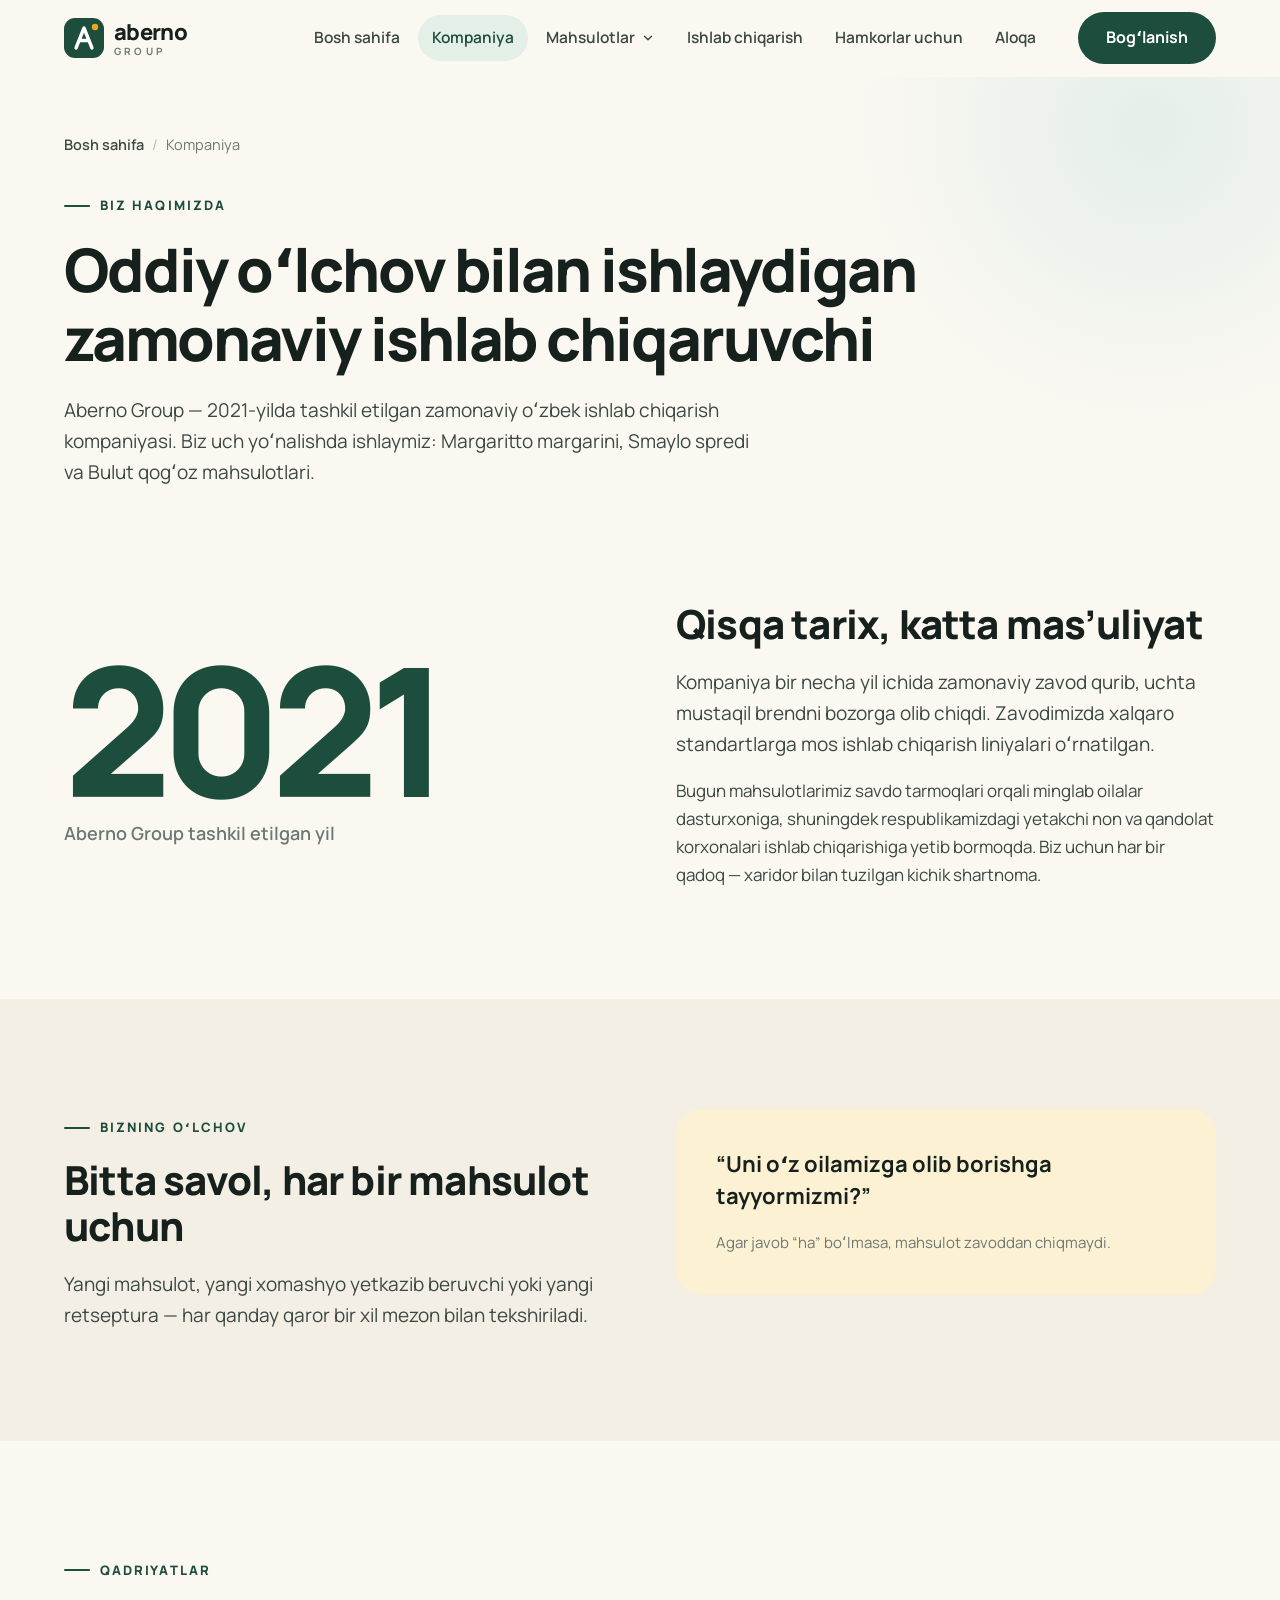
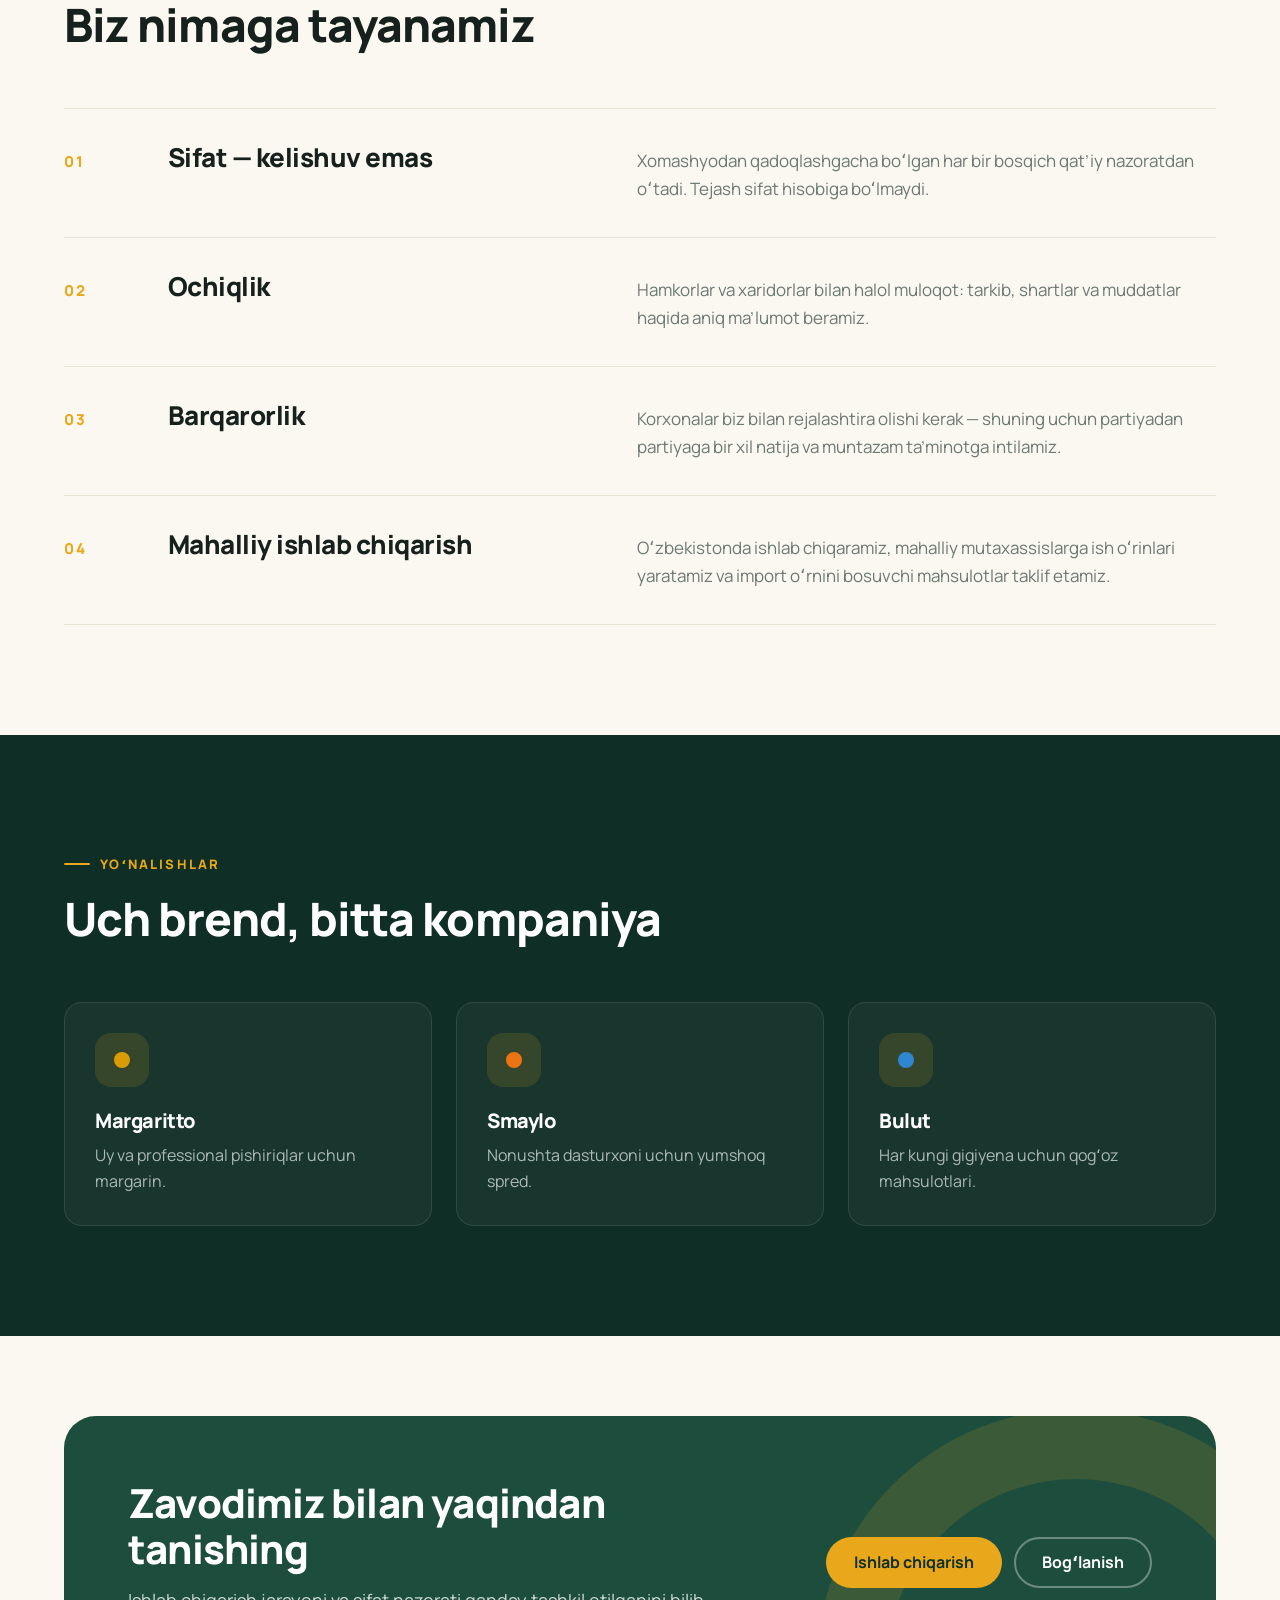
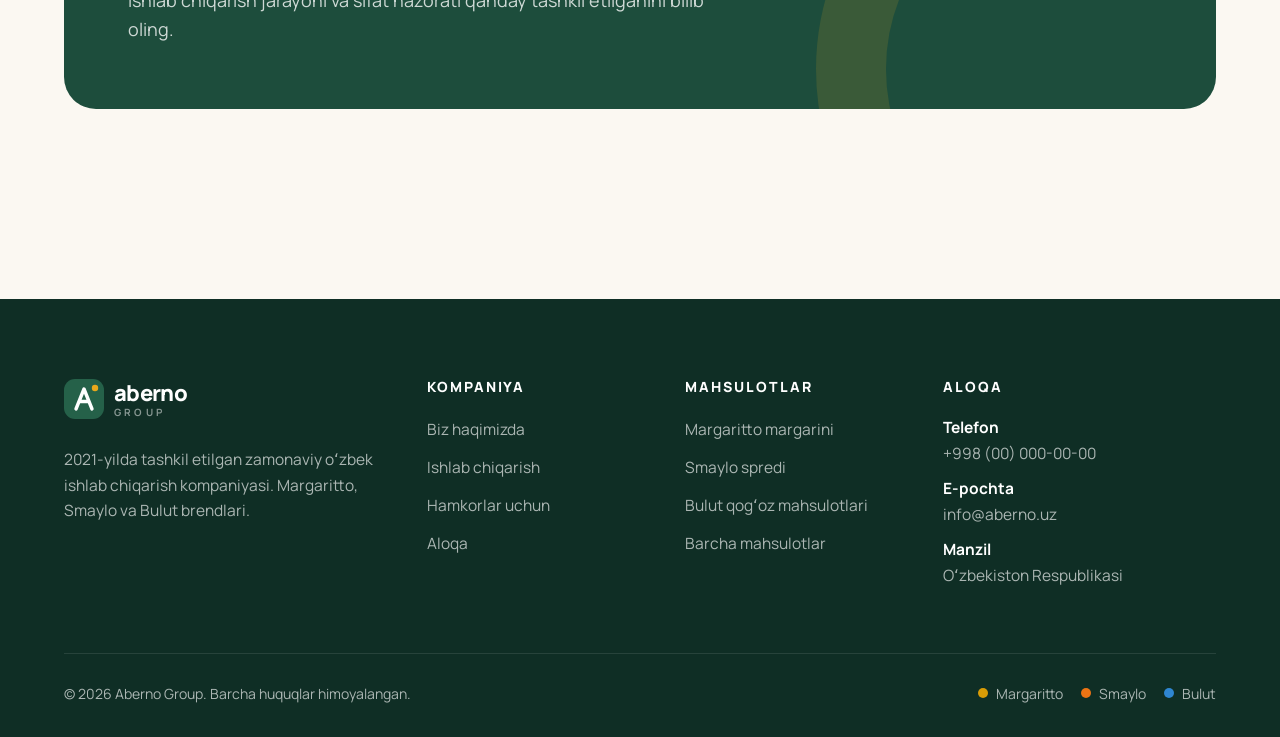
==== about.html @ ab3f5535 "Aberno Group sayti: dastlabki versiya 9 sahifali statik sayt (HTML, CSS, JS): bosh sahifa, kompaniya" ====
<!DOCTYPE html>
<html lang="uz" class="no-js">
<head>
  <meta charset="UTF-8">
  <meta name="viewport" content="width=device-width, initial-scale=1">
  <title>Kompaniya haqida — Aberno Group</title>
  <meta name="description" content="Aberno Group 2021-yilda tashkil etilgan. Kompaniyaning tarixi, qadriyatlari va sifat oʻlchovi haqida.">
  <link rel="icon" href="img/favicon.svg" type="image/svg+xml">
  <link rel="preconnect" href="https://fonts.googleapis.com">
  <link rel="preconnect" href="https://fonts.gstatic.com" crossorigin>
  <link href="https://fonts.googleapis.com/css2?family=Manrope:wght@400;500;600;700;800&display=swap" rel="stylesheet">
  <link rel="stylesheet" href="css/style.css">
</head>
<body>
  <a class="skip-link" href="#main">Asosiy mazmunga oʻtish</a>

  <header class="header">
    <div class="container header__inner">
      <a href="index.html" class="logo" aria-label="Aberno Group — bosh sahifa">
        <svg class="logo__mark" viewBox="0 0 40 40" aria-hidden="true"><rect width="40" height="40" rx="11" fill="#1d4d3c"/><path d="M12 30 L20 10 L28 30 M15.5 22.5 H24.5" stroke="#fff" stroke-width="3.4" fill="none" stroke-linecap="round" stroke-linejoin="round"/><circle cx="31" cy="9" r="3.2" fill="#e9a81c"/></svg>
        <span class="logo__text">aberno<small>group</small></span>
      </a>
      <nav class="nav" id="nav" aria-label="Asosiy menyu">
        <ul class="nav__list">
          <li><a href="index.html" class="nav__link">Bosh sahifa</a></li>
          <li><a href="about.html" class="nav__link">Kompaniya</a></li>
          <li class="nav__item--drop">
            <a href="products.html" class="nav__link">Mahsulotlar <svg class="chev" viewBox="0 0 24 24" fill="none" stroke="currentColor" stroke-width="2.4" stroke-linecap="round" stroke-linejoin="round" aria-hidden="true"><path d="m6 9 6 6 6-6"/></svg></a>
            <ul class="nav__drop">
              <li><a href="margaritto.html"><span class="dot dot--m"></span><span>Margaritto<small>Margarin</small></span></a></li>
              <li><a href="smaylo.html"><span class="dot dot--s"></span><span>Smaylo<small>Spred</small></span></a></li>
              <li><a href="bulut.html"><span class="dot dot--b"></span><span>Bulut<small>Qogʻoz mahsulotlari</small></span></a></li>
            </ul>
          </li>
          <li><a href="production.html" class="nav__link">Ishlab chiqarish</a></li>
          <li><a href="partners.html" class="nav__link">Hamkorlar uchun</a></li>
          <li><a href="contact.html" class="nav__link">Aloqa</a></li>
        </ul>
        <a href="contact.html" class="btn btn--primary nav__cta">Bogʻlanish</a>
      </nav>
      <button class="burger" type="button" aria-controls="nav" aria-expanded="false" aria-label="Menyuni ochish"><span></span><span></span><span></span></button>
    </div>
  </header>

  <main id="main">
    <section class="page-hero">
      <div class="container">
        <nav class="breadcrumbs" aria-label="Sahifa yoʻli"><a href="index.html">Bosh sahifa</a><span aria-hidden="true">/</span><span>Kompaniya</span></nav>
        <span class="eyebrow">Biz haqimizda</span>
        <h1 class="reveal">Oddiy oʻlchov bilan ishlaydigan zamonaviy ishlab chiqaruvchi</h1>
        <p class="lead reveal" data-delay="1">Aberno Group — 2021-yilda tashkil etilgan zamonaviy oʻzbek ishlab chiqarish kompaniyasi. Biz uch yoʻnalishda ishlaymiz: Margaritto margarini, Smaylo spredi va Bulut qogʻoz mahsulotlari.</p>
      </div>
    </section>

    <section class="section" style="padding-top:40px">
      <div class="container split">
        <div class="reveal">
          <div class="big-number">2021<small>Aberno Group tashkil etilgan yil</small></div>
        </div>
        <div>
          <h2 class="reveal" style="font-size:clamp(28px,3.4vw,40px)">Qisqa tarix, katta mas’uliyat</h2>
          <p class="lead reveal" style="margin-top:20px">Kompaniya bir necha yil ichida zamonaviy zavod qurib, uchta mustaqil brendni bozorga olib chiqdi. Zavodimizda xalqaro standartlarga mos ishlab chiqarish liniyalari oʻrnatilgan.</p>
          <p class="reveal" style="margin-top:16px">Bugun mahsulotlarimiz savdo tarmoqlari orqali minglab oilalar dasturxoniga, shuningdek respublikamizdagi yetakchi non va qandolat korxonalari ishlab chiqarishiga yetib bormoqda. Biz uchun har bir qadoq — xaridor bilan tuzilgan kichik shartnoma.</p>
        </div>
      </div>
    </section>

    <section class="section section--alt">
      <div class="container split split--top">
        <div>
          <span class="eyebrow">Bizning oʻlchov</span>
          <h2 class="reveal" style="font-size:clamp(28px,3.4vw,40px)">Bitta savol, har bir mahsulot uchun</h2>
          <p class="lead reveal" style="margin-top:20px">Yangi mahsulot, yangi xomashyo yetkazib beruvchi yoki yangi retseptura — har qanday qaror bir xil mezon bilan tekshiriladi.</p>
        </div>
        <div class="quote-card reveal" data-delay="1">
          <p>“Uni oʻz oilamizga olib borishga tayyormizmi?”</p>
          <span>Agar javob “ha” boʻlmasa, mahsulot zavoddan chiqmaydi.</span>
        </div>
      </div>
    </section>

    <section class="section">
      <div class="container">
        <div class="section-head">
          <span class="eyebrow">Qadriyatlar</span>
          <h2 class="reveal">Biz nimaga tayanamiz</h2>
        </div>
        <div>
          <div class="value reveal">
            <span class="value__num">01</span>
            <h3>Sifat — kelishuv emas</h3>
            <p>Xomashyodan qadoqlashgacha boʻlgan har bir bosqich qat’iy nazoratdan oʻtadi. Tejash sifat hisobiga boʻlmaydi.</p>
          </div>
          <div class="value reveal">
            <span class="value__num">02</span>
            <h3>Ochiqlik</h3>
            <p>Hamkorlar va xaridorlar bilan halol muloqot: tarkib, shartlar va muddatlar haqida aniq ma’lumot beramiz.</p>
          </div>
          <div class="value reveal">
            <span class="value__num">03</span>
            <h3>Barqarorlik</h3>
            <p>Korxonalar biz bilan rejalashtira olishi kerak — shuning uchun partiyadan partiyaga bir xil natija va muntazam ta’minotga intilamiz.</p>
          </div>
          <div class="value reveal">
            <span class="value__num">04</span>
            <h3>Mahalliy ishlab chiqarish</h3>
            <p>Oʻzbekistonda ishlab chiqaramiz, mahalliy mutaxassislarga ish oʻrinlari yaratamiz va import oʻrnini bosuvchi mahsulotlar taklif etamiz.</p>
          </div>
        </div>
      </div>
    </section>

    <section class="section section--dark">
      <div class="container">
        <div class="section-head">
          <span class="eyebrow">Yoʻnalishlar</span>
          <h2 class="reveal">Uch brend, bitta kompaniya</h2>
        </div>
        <div class="grid grid--3">
          <a href="margaritto.html" class="feature reveal">
            <div class="feature__icon"><span class="dot dot--m" style="width:16px;height:16px"></span></div>
            <h3>Margaritto</h3>
            <p>Uy va professional pishiriqlar uchun margarin.</p>
          </a>
          <a href="smaylo.html" class="feature reveal" data-delay="1">
            <div class="feature__icon"><span class="dot dot--s" style="width:16px;height:16px"></span></div>
            <h3>Smaylo</h3>
            <p>Nonushta dasturxoni uchun yumshoq spred.</p>
          </a>
          <a href="bulut.html" class="feature reveal" data-delay="2">
            <div class="feature__icon"><span class="dot dot--b" style="width:16px;height:16px"></span></div>
            <h3>Bulut</h3>
            <p>Har kungi gigiyena uchun qogʻoz mahsulotlari.</p>
          </a>
        </div>
      </div>
    </section>

    <section class="section section--tight">
      <div class="container">
        <div class="cta reveal">
          <div>
            <h2>Zavodimiz bilan yaqindan tanishing</h2>
            <p>Ishlab chiqarish jarayoni va sifat nazorati qanday tashkil etilganini bilib oling.</p>
          </div>
          <div class="cta__actions">
            <a href="production.html" class="btn btn--gold">Ishlab chiqarish</a>
            <a href="contact.html" class="btn btn--light">Bogʻlanish</a>
          </div>
        </div>
      </div>
    </section>
  </main>

  <footer class="footer">
    <div class="container">
      <div class="footer__grid">
        <div>
          <a href="index.html" class="logo" aria-label="Aberno Group — bosh sahifa">
            <svg class="logo__mark" viewBox="0 0 40 40" aria-hidden="true"><rect width="40" height="40" rx="11" fill="#256149"/><path d="M12 30 L20 10 L28 30 M15.5 22.5 H24.5" stroke="#fff" stroke-width="3.4" fill="none" stroke-linecap="round" stroke-linejoin="round"/><circle cx="31" cy="9" r="3.2" fill="#e9a81c"/></svg>
            <span class="logo__text">aberno<small>group</small></span>
          </a>
          <p class="footer__about">2021-yilda tashkil etilgan zamonaviy oʻzbek ishlab chiqarish kompaniyasi. Margaritto, Smaylo va Bulut brendlari.</p>
        </div>
        <div>
          <h4>Kompaniya</h4>
          <ul>
            <li><a href="about.html">Biz haqimizda</a></li>
            <li><a href="production.html">Ishlab chiqarish</a></li>
            <li><a href="partners.html">Hamkorlar uchun</a></li>
            <li><a href="contact.html">Aloqa</a></li>
          </ul>
        </div>
        <div>
          <h4>Mahsulotlar</h4>
          <ul>
            <li><a href="margaritto.html">Margaritto margarini</a></li>
            <li><a href="smaylo.html">Smaylo spredi</a></li>
            <li><a href="bulut.html">Bulut qogʻoz mahsulotlari</a></li>
            <li><a href="products.html">Barcha mahsulotlar</a></li>
          </ul>
        </div>
        <div>
          <h4>Aloqa</h4>
          <ul class="footer__contact">
            <li><b>Telefon</b><a href="tel:+998000000000">+998 (00) 000-00-00</a></li>
            <li><b>E-pochta</b><a href="mailto:info@aberno.uz">info@aberno.uz</a></li>
            <li><b>Manzil</b>Oʻzbekiston Respublikasi</li>
          </ul>
        </div>
      </div>
      <div class="footer__bottom">
        <span>© <span data-year>2026</span> Aberno Group. Barcha huquqlar himoyalangan.</span>
        <div class="footer__brands"><span><i class="dot dot--m"></i>Margaritto</span><span><i class="dot dot--s"></i>Smaylo</span><span><i class="dot dot--b"></i>Bulut</span></div>
      </div>
    </div>
  </footer>

  <button class="to-top" type="button" aria-label="Sahifa boshiga qaytish"><svg viewBox="0 0 24 24" fill="none" stroke="currentColor" stroke-width="2.4" stroke-linecap="round" stroke-linejoin="round" aria-hidden="true"><path d="M12 19V5M6 11l6-6 6 6"/></svg></button>

  <script src="js/main.js"></script>
</body>
</html>
---- css/style.css ----
/* ==========================================================
   Aberno Group — asosiy uslublar
   ========================================================== */

:root {
  --green-900: #0f2e25;
  --green-700: #1d4d3c;
  --green-600: #256149;
  --green-100: #e4efe8;
  --gold: #e9a81c;
  --gold-100: #fdf1d4;

  --ink: #16211d;
  --text: #3b4843;
  --muted: #6c7873;
  --bg: #fbf8f2;
  --bg-alt: #f4efe4;
  --surface: #ffffff;
  --line: #e9e2d4;

  /* Brend ranglari */
  --m: #d99c06;
  --m-bg: #fff4d4;
  --s: #ec7414;
  --s-bg: #ffecd9;
  --b: #2f86d1;
  --b-bg: #e5f0fb;

  --accent: var(--green-700);
  --accent-bg: var(--green-100);
  --accent-text: var(--green-700);
  --accent-ink: #fff;

  --radius: 18px;
  --radius-sm: 12px;
  --shadow-sm: 0 1px 2px rgba(22, 33, 29, .06), 0 2px 8px rgba(22, 33, 29, .04);
  --shadow: 0 10px 30px -12px rgba(22, 33, 29, .18);
  --shadow-lg: 0 30px 60px -25px rgba(22, 33, 29, .3);

  --container: 1200px;
  --header-h: 76px;
  --font: "Manrope", system-ui, -apple-system, "Segoe UI", Roboto, Arial, sans-serif;
}

.theme-m { --accent: var(--m); --accent-bg: var(--m-bg); --accent-text: #8f6200; --accent-ink: var(--ink); }
.theme-s { --accent: var(--s); --accent-bg: var(--s-bg); --accent-text: #b8520a; --accent-ink: #fff; }
.theme-b { --accent: var(--b); --accent-bg: var(--b-bg); --accent-text: #1c6aae; --accent-ink: #fff; }

/* ---------- Reset ---------- */
*, *::before, *::after { box-sizing: border-box; }
html { scroll-behavior: smooth; -webkit-text-size-adjust: 100%; }
body {
  margin: 0;
  font-family: var(--font);
  font-size: 17px;
  line-height: 1.65;
  color: var(--text);
  background: var(--bg);
  -webkit-font-smoothing: antialiased;
  overflow-x: hidden;
}
img, svg { display: block; max-width: 100%; }
a { color: inherit; text-decoration: none; }
ul { margin: 0; padding: 0; list-style: none; }
h1, h2, h3, h4 { margin: 0; color: var(--ink); line-height: 1.15; letter-spacing: -.02em; font-weight: 800; }
p { margin: 0; }
button, input, select, textarea { font: inherit; color: inherit; }
:focus-visible { outline: 3px solid var(--gold); outline-offset: 3px; border-radius: 6px; }
body.menu-open { overflow: hidden; }

.container { width: 100%; max-width: var(--container); margin: 0 auto; padding: 0 24px; }
.sr-only { position: absolute; width: 1px; height: 1px; overflow: hidden; clip: rect(0 0 0 0); white-space: nowrap; }
.skip-link {
  position: absolute; left: 16px; top: -60px; z-index: 200;
  background: var(--ink); color: #fff; padding: 10px 16px; border-radius: 8px;
}
.skip-link:focus { top: 12px; }

/* ---------- Tugmalar ---------- */
.btn {
  display: inline-flex; align-items: center; justify-content: center; gap: 10px;
  padding: 14px 26px; border-radius: 999px; border: 2px solid transparent;
  font-weight: 700; font-size: 16px; line-height: 1.2; cursor: pointer;
  transition: background .2s, color .2s, border-color .2s, transform .2s, box-shadow .2s;
  white-space: nowrap;
}
.btn svg { width: 18px; height: 18px; transition: transform .2s; }
.btn:hover svg { transform: translateX(3px); }
.btn--primary { background: var(--green-700); color: #fff; }
.btn--primary:hover { background: var(--green-900); box-shadow: var(--shadow); transform: translateY(-1px); }
.btn--gold { background: var(--gold); color: var(--green-900); }
.btn--gold:hover { background: #f5b92f; transform: translateY(-1px); }
.btn--ghost { border-color: var(--line); background: var(--surface); color: var(--ink); }
.btn--ghost:hover { border-color: var(--ink); }
.btn--light { border-color: rgba(255,255,255,.35); color: #fff; }
.btn--light:hover { border-color: #fff; background: rgba(255,255,255,.08); }
.btn--accent { background: var(--accent); color: var(--accent-ink); }
.btn--accent:hover { filter: brightness(.92); transform: translateY(-1px); }
.btn--block { width: 100%; }

.link-arrow {
  display: inline-flex; align-items: center; gap: 8px;
  font-weight: 700; color: var(--accent-text);
}
.link-arrow svg { width: 18px; height: 18px; transition: transform .2s; }
.link-arrow:hover svg { transform: translateX(4px); }

/* ---------- Header ---------- */
.header {
  position: sticky; top: 0; z-index: 100;
  background: rgba(251, 248, 242, .88);
  backdrop-filter: saturate(160%) blur(12px);
  -webkit-backdrop-filter: saturate(160%) blur(12px);
  border-bottom: 1px solid transparent;
  transition: border-color .25s, box-shadow .25s;
}
.header.is-scrolled { border-bottom-color: var(--line); box-shadow: 0 4px 20px -12px rgba(22,33,29,.15); }
.header__inner { display: flex; align-items: center; justify-content: space-between; height: var(--header-h); gap: 24px; }

.logo { display: inline-flex; align-items: center; gap: 10px; color: var(--ink); flex-shrink: 0; }
.logo__mark { width: 40px; height: 40px; }
.logo__text { font-weight: 800; font-size: 22px; letter-spacing: -.03em; line-height: 1; }
.logo__text small { display: block; font-size: 10px; font-weight: 700; letter-spacing: .32em; text-transform: uppercase; color: var(--muted); margin-top: 3px; }

.nav { display: flex; align-items: center; gap: 28px; }
.nav__list { display: flex; align-items: center; gap: 4px; }
.nav__link {
  display: inline-flex; align-items: center; gap: 6px;
  padding: 10px 14px; border-radius: 999px;
  font-weight: 600; font-size: 15.5px; color: var(--text);
  transition: background .2s, color .2s;
}
.nav__link:hover { color: var(--ink); background: rgba(22,33,29,.05); }
.nav__link[aria-current="page"] { color: var(--green-700); background: var(--green-100); }
.nav__link .chev { width: 14px; height: 14px; transition: transform .2s; }

.nav__item--drop { position: relative; }
.nav__drop {
  position: absolute; top: calc(100% + 8px); left: 50%;
  min-width: 250px; padding: 8px;
  background: var(--surface); border: 1px solid var(--line); border-radius: 16px;
  box-shadow: var(--shadow-lg);
  opacity: 0; visibility: hidden; transform: translate(-50%, 6px);
  transition: opacity .2s, transform .2s, visibility .2s;
}
.nav__drop::before { content: ""; position: absolute; left: 0; right: 0; top: -12px; height: 12px; }
.nav__item--drop:hover .nav__drop,
.nav__item--drop:focus-within .nav__drop { opacity: 1; visibility: visible; transform: translate(-50%, 0); }
.nav__item--drop:hover .chev { transform: rotate(180deg); }
.nav__drop a {
  display: flex; align-items: center; gap: 12px;
  padding: 10px 12px; border-radius: 10px; font-weight: 600; color: var(--ink);
}
.nav__drop a:hover { background: var(--bg); }
.nav__drop small { display: block; font-weight: 500; font-size: 13px; color: var(--muted); }
.dot { width: 10px; height: 10px; border-radius: 50%; flex-shrink: 0; }
.dot--m { background: var(--m); }
.dot--s { background: var(--s); }
.dot--b { background: var(--b); }

.burger {
  display: none; width: 46px; height: 46px; border-radius: 12px;
  border: 1px solid var(--line); background: var(--surface); cursor: pointer;
  position: relative;
}
.burger span {
  position: absolute; left: 13px; right: 13px; height: 2px; border-radius: 2px; background: var(--ink);
  transition: transform .25s, opacity .2s;
}
.burger span:nth-child(1) { top: 16px; }
.burger span:nth-child(2) { top: 22px; }
.burger span:nth-child(3) { top: 28px; }
.burger[aria-expanded="true"] span:nth-child(1) { transform: translateY(6px) rotate(45deg); }
.burger[aria-expanded="true"] span:nth-child(2) { opacity: 0; }
.burger[aria-expanded="true"] span:nth-child(3) { transform: translateY(-6px) rotate(-45deg); }

/* ---------- Umumiy bo'limlar ---------- */
.section { padding: 110px 0; }
.section--tight { padding: 80px 0; }
.section--alt { background: var(--bg-alt); }
.section--dark { background: var(--green-900); color: rgba(255,255,255,.78); }
.section--dark h2, .section--dark h3 { color: #fff; }

.eyebrow {
  display: inline-flex; align-items: center; gap: 10px;
  font-size: 13px; font-weight: 800; letter-spacing: .16em; text-transform: uppercase;
  color: var(--accent-text); margin-bottom: 18px;
}
.eyebrow::before { content: ""; width: 26px; height: 2px; background: currentColor; border-radius: 2px; }
.section--dark .eyebrow { color: var(--gold); }

.section-head { max-width: 720px; margin-bottom: 56px; }
.section-head--center { margin-left: auto; margin-right: auto; text-align: center; }
.section-head--center .eyebrow { justify-content: center; }
.section-head h2 { font-size: clamp(30px, 4vw, 46px); }
.section-head p { margin-top: 18px; font-size: 18.5px; color: var(--muted); }
.section--dark .section-head p { color: rgba(255,255,255,.7); }
.section-head--split { max-width: none; display: flex; align-items: flex-end; justify-content: space-between; gap: 40px; }
.section-head--split > div { max-width: 640px; }

.lead { font-size: 19px; color: var(--text); }
.muted { color: var(--muted); }

.grid { display: grid; gap: 24px; }
.grid--2 { grid-template-columns: repeat(2, 1fr); }
.grid--3 { grid-template-columns: repeat(3, 1fr); }
.grid--4 { grid-template-columns: repeat(4, 1fr); }

.split { display: grid; grid-template-columns: 1fr 1fr; gap: 72px; align-items: center; }
.split--top { align-items: start; }

/* ---------- Hero (bosh sahifa) ---------- */
.hero { position: relative; padding: 72px 0 96px; overflow: hidden; }
.hero::before {
  content: ""; position: absolute; right: -240px; top: -200px;
  width: 760px; height: 760px; border-radius: 50%;
  background: radial-gradient(circle, rgba(233,168,28,.18), rgba(233,168,28,0) 65%);
  pointer-events: none;
}
.hero__inner { position: relative; display: grid; grid-template-columns: 1.05fr .95fr; gap: 56px; align-items: center; }
.hero__badge {
  display: inline-flex; align-items: center; gap: 10px;
  padding: 7px 16px 7px 8px; border-radius: 999px;
  background: var(--surface); border: 1px solid var(--line);
  font-size: 14px; font-weight: 600; color: var(--text); margin-bottom: 26px;
}
.hero__badge b { background: var(--green-700); color: #fff; padding: 3px 10px; border-radius: 999px; font-size: 12.5px; }
.hero h1 { font-size: clamp(38px, 5.6vw, 68px); letter-spacing: -.035em; }
.hero h1 em { font-style: normal; color: var(--green-600); position: relative; white-space: nowrap; }
.hero h1 em::after {
  content: ""; position: absolute; left: 0; right: 0; bottom: .06em; height: .16em;
  background: var(--gold); opacity: .55; border-radius: 4px; z-index: -1;
}
.hero__text { margin-top: 26px; font-size: 19.5px; max-width: 560px; }
.hero__actions { display: flex; flex-wrap: wrap; gap: 14px; margin-top: 36px; }

.hero__visual { position: relative; height: 540px; }
.hero-card {
  position: absolute; border-radius: 28px; padding: 22px;
  background: var(--accent-bg); box-shadow: var(--shadow-lg);
  display: flex; flex-direction: column; justify-content: space-between;
  transition: transform .4s cubic-bezier(.2,.7,.2,1);
}
.hero-card:hover { transform: translateY(-6px) rotate(0deg) !important; }
.hero-card img { margin: auto; }
.hero-card__label { display: flex; align-items: center; justify-content: space-between; font-weight: 800; color: var(--ink); }
.hero-card__label span { font-size: 13px; font-weight: 600; color: var(--muted); }
.hero-card--m { left: 0; top: 40px; width: 62%; height: 300px; transform: rotate(-3deg); z-index: 2; }
.hero-card--s { right: 0; top: 0; width: 46%; height: 250px; transform: rotate(4deg); }
.hero-card--b { right: 6%; bottom: 0; width: 56%; height: 250px; transform: rotate(-1.5deg); z-index: 3; }

/* ---------- Faktlar paneli ---------- */
.facts {
  display: grid; grid-template-columns: repeat(4, 1fr);
  background: var(--surface); border: 1px solid var(--line); border-radius: 24px;
  box-shadow: var(--shadow-sm);
}
.fact { padding: 30px 32px; border-left: 1px solid var(--line); }
.fact:first-child { border-left: 0; }
.fact__num { font-size: 42px; font-weight: 800; color: var(--ink); letter-spacing: -.03em; line-height: 1; }
.fact__num small { font-size: 20px; color: var(--green-600); }
.fact p { margin-top: 10px; font-size: 15px; color: var(--muted); line-height: 1.5; }

/* ---------- Brend kartalari ---------- */
.brand-card {
  position: relative; display: flex; flex-direction: column;
  background: var(--surface); border: 1px solid var(--line); border-radius: 26px;
  overflow: hidden; transition: transform .3s, box-shadow .3s, border-color .3s;
}
.brand-card:hover { transform: translateY(-6px); box-shadow: var(--shadow-lg); border-color: transparent; }
.brand-card__media { background: var(--accent-bg); aspect-ratio: 4 / 3; display: grid; place-items: center; padding: 28px; }
.brand-card__media img { width: 86%; transition: transform .4s cubic-bezier(.2,.7,.2,1); }
.brand-card:hover .brand-card__media img { transform: scale(1.05) translateY(-4px); }
.brand-card__body { padding: 28px 28px 30px; display: flex; flex-direction: column; flex: 1; }
.brand-card__tag { font-size: 13px; font-weight: 700; letter-spacing: .12em; text-transform: uppercase; color: var(--accent-text); }
.brand-card h3 { font-size: 28px; margin-top: 8px; }
.brand-card p { margin-top: 12px; color: var(--muted); flex: 1; }
.brand-card .link-arrow { margin-top: 22px; }
.brand-card__stretch::after { content: ""; position: absolute; inset: 0; }

/* ---------- O'lchov / iqtibos ---------- */
.measure { position: relative; overflow: hidden; }
.measure__quote {
  font-size: clamp(28px, 3.6vw, 44px); font-weight: 800; line-height: 1.22;
  color: #fff; letter-spacing: -.025em; max-width: 900px;
}
.measure__quote span { color: var(--gold); }
.measure__mark { position: absolute; right: -30px; top: -40px; font-size: 340px; line-height: 1; font-weight: 800; color: rgba(255,255,255,.04); pointer-events: none; }
.measure__foot { margin-top: 36px; display: flex; align-items: center; gap: 16px; color: rgba(255,255,255,.7); }
.measure__foot::before { content: ""; width: 48px; height: 2px; background: var(--gold); }

/* ---------- Xususiyat kartalari ---------- */
.feature {
  background: var(--surface); border: 1px solid var(--line); border-radius: var(--radius);
  padding: 30px; transition: border-color .25s, box-shadow .25s;
}
.feature:hover { border-color: transparent; box-shadow: var(--shadow); }
.feature__icon {
  width: 54px; height: 54px; border-radius: 16px; display: grid; place-items: center;
  background: var(--accent-bg); color: var(--accent); margin-bottom: 22px;
}
.feature__icon svg { width: 26px; height: 26px; }
.feature h3 { font-size: 20px; }
.feature p { margin-top: 10px; color: var(--muted); font-size: 16px; }
.section--dark .feature { background: rgba(255,255,255,.04); border-color: rgba(255,255,255,.1); }
.section--dark .feature p { color: rgba(255,255,255,.65); }
.section--dark .feature__icon { background: rgba(233,168,28,.14); color: var(--gold); }

/* ---------- Qadamlar (ishlab chiqarish) ---------- */
.steps { counter-reset: step; display: grid; gap: 0; }
.step {
  counter-increment: step; position: relative;
  display: grid; grid-template-columns: 88px 1fr; gap: 28px;
  padding: 0 0 44px;
}
.step::before {
  content: counter(step, decimal-leading-zero);
  width: 64px; height: 64px; border-radius: 50%;
  display: grid; place-items: center;
  background: var(--surface); border: 2px solid var(--green-700);
  font-weight: 800; font-size: 19px; color: var(--green-700);
  position: relative; z-index: 1;
}
.step::after { content: ""; position: absolute; left: 31px; top: 64px; bottom: 0; width: 2px; background: var(--line); }
.step:last-child { padding-bottom: 0; }
.step:last-child::after { display: none; }
.step h3 { font-size: 23px; margin-top: 14px; }
.step p { margin-top: 10px; color: var(--muted); max-width: 640px; }
.step__tags { display: flex; flex-wrap: wrap; gap: 8px; margin-top: 16px; }
.tag {
  display: inline-block; padding: 6px 14px; border-radius: 999px;
  background: var(--surface); border: 1px solid var(--line);
  font-size: 14px; font-weight: 600; color: var(--text);
}

.mini-steps { display: grid; grid-template-columns: repeat(5, 1fr); gap: 16px; }
.mini-step { position: relative; padding: 26px 22px; border-radius: var(--radius); background: rgba(255,255,255,.05); border: 1px solid rgba(255,255,255,.1); }
.mini-step b { display: block; font-size: 14px; color: var(--gold); letter-spacing: .1em; }
.mini-step h3 { font-size: 18px; margin-top: 10px; }
.mini-step p { margin-top: 8px; font-size: 15px; color: rgba(255,255,255,.62); line-height: 1.55; }

/* ---------- Auditoriya kartalari ---------- */
.audience {
  position: relative; border-radius: 28px; padding: 44px; overflow: hidden;
  background: var(--surface); border: 1px solid var(--line);
  display: flex; flex-direction: column; min-height: 380px;
}
.audience--dark { background: var(--green-700); border-color: var(--green-700); color: rgba(255,255,255,.8); }
.audience--dark h3 { color: #fff; }
.audience h3 { font-size: 30px; margin-top: 8px; }
.audience p { margin-top: 14px; }
.audience ul { margin: 22px 0 30px; display: grid; gap: 10px; }
.audience li { display: flex; gap: 12px; align-items: flex-start; }
.audience li svg { width: 20px; height: 20px; flex-shrink: 0; margin-top: 4px; color: var(--green-600); }
.audience--dark li svg { color: var(--gold); }
.audience .btn { margin-top: auto; align-self: flex-start; }
.audience--dark .eyebrow { color: var(--gold); }

/* ---------- CTA ---------- */
.cta {
  position: relative; overflow: hidden;
  background: var(--green-700); border-radius: 32px; padding: 64px;
  display: grid; grid-template-columns: 1fr auto; gap: 40px; align-items: center;
  color: rgba(255,255,255,.78);
}
.cta::before {
  content: ""; position: absolute; right: -120px; bottom: -220px; width: 520px; height: 520px; border-radius: 50%;
  border: 70px solid rgba(233,168,28,.14);
}
.cta h2 { color: #fff; font-size: clamp(28px, 3.4vw, 40px); }
.cta p { margin-top: 14px; font-size: 18px; max-width: 620px; }
.cta__actions { position: relative; display: flex; gap: 12px; flex-wrap: wrap; }

/* ---------- Ichki sahifa hero ---------- */
.page-hero { padding: 56px 0 72px; position: relative; overflow: hidden; }
.page-hero::after {
  content: ""; position: absolute; right: -180px; top: -260px; width: 620px; height: 620px; border-radius: 50%;
  background: radial-gradient(circle, var(--accent-bg), rgba(255,255,255,0) 68%);
  pointer-events: none; z-index: -1;
}
.page-hero h1 { font-size: clamp(36px, 5vw, 60px); letter-spacing: -.035em; max-width: 880px; }
.page-hero .lead { margin-top: 22px; max-width: 700px; }
.breadcrumbs { display: flex; flex-wrap: wrap; gap: 8px; align-items: center; font-size: 14.5px; color: var(--muted); margin-bottom: 30px; }
.breadcrumbs a { font-weight: 600; color: var(--text); }
.breadcrumbs a:hover { color: var(--green-700); }
.breadcrumbs span[aria-hidden] { opacity: .5; }

/* ---------- Brend sahifasi ---------- */
.brand-hero { padding: 48px 0 90px; background: var(--accent-bg); position: relative; overflow: hidden; }
.brand-hero__inner { display: grid; grid-template-columns: 1.05fr .95fr; gap: 56px; align-items: center; }
.brand-hero__logo { font-size: clamp(46px, 7vw, 88px); font-weight: 800; letter-spacing: -.045em; color: var(--ink); line-height: 1; }
.brand-hero__logo span { color: var(--accent); }
.brand-hero .lead { margin-top: 24px; max-width: 560px; }
.brand-hero__actions { display: flex; gap: 12px; flex-wrap: wrap; margin-top: 34px; }
.brand-hero__visual { position: relative; }
.brand-hero__visual::before {
  content: ""; position: absolute; inset: 6% 8%; border-radius: 50%;
  background: rgba(255,255,255,.7); filter: blur(10px);
}
.brand-hero__visual img { position: relative; width: 100%; animation: float 6s ease-in-out infinite; }
@keyframes float { 0%,100% { transform: translateY(0); } 50% { transform: translateY(-12px); } }

.product {
  background: var(--surface); border: 1px solid var(--line); border-radius: 22px; padding: 30px;
  display: flex; flex-direction: column; transition: box-shadow .25s, transform .25s;
}
.product:hover { box-shadow: var(--shadow); transform: translateY(-3px); }
.product__head { display: flex; justify-content: space-between; align-items: flex-start; gap: 12px; }
.product__icon { width: 52px; height: 52px; border-radius: 14px; background: var(--accent-bg); color: var(--accent); display: grid; place-items: center; flex-shrink: 0; }
.product__icon svg { width: 26px; height: 26px; }
.product__badge { font-size: 12.5px; font-weight: 700; padding: 5px 12px; border-radius: 999px; background: var(--bg); color: var(--muted); }
.product h3 { font-size: 22px; margin-top: 22px; }
.product p { margin-top: 10px; color: var(--muted); font-size: 16px; flex: 1; }
.product__list { margin-top: 18px; display: grid; gap: 8px; padding-top: 18px; border-top: 1px dashed var(--line); }
.product__list li { display: flex; gap: 10px; font-size: 15px; }
.product__list li::before { content: ""; width: 7px; height: 7px; border-radius: 50%; background: var(--accent); margin-top: 9px; flex-shrink: 0; }

.checklist { display: grid; gap: 14px; margin-top: 26px; }
.checklist li { display: flex; gap: 14px; align-items: flex-start; }
.checklist li svg { width: 24px; height: 24px; flex-shrink: 0; color: var(--accent); margin-top: 2px; }
.checklist b { color: var(--ink); }

.panel {
  background: var(--surface); border: 1px solid var(--line); border-radius: 26px; padding: 40px;
}
.pack-grid { display: grid; grid-template-columns: 1fr 1fr; gap: 16px; margin-top: 24px; }
.pack { border-radius: 16px; background: var(--bg); padding: 22px; }
.pack h4 { font-size: 17px; }
.pack p { font-size: 15px; color: var(--muted); margin-top: 6px; }

.other-brands { display: grid; grid-template-columns: 1fr 1fr; gap: 24px; }
.other-brand {
  display: flex; align-items: center; gap: 24px; padding: 22px;
  background: var(--surface); border: 1px solid var(--line); border-radius: 22px;
  transition: box-shadow .25s, transform .25s;
}
.other-brand:hover { box-shadow: var(--shadow); transform: translateY(-3px); }
.other-brand__img { width: 130px; height: 100px; border-radius: 16px; background: var(--accent-bg); display: grid; place-items: center; flex-shrink: 0; padding: 10px; }
.other-brand h3 { font-size: 22px; }
.other-brand p { font-size: 15px; color: var(--muted); margin-top: 4px; }

/* ---------- Mahsulotlar filtri ---------- */
.filters { display: flex; flex-wrap: wrap; gap: 10px; margin-bottom: 40px; }
.chip {
  padding: 10px 20px; border-radius: 999px; cursor: pointer;
  background: var(--surface); border: 1px solid var(--line);
  font-weight: 700; font-size: 15px; color: var(--text);
  transition: background .2s, color .2s, border-color .2s;
}
.chip:hover { border-color: var(--ink); }
.chip.is-active { background: var(--ink); border-color: var(--ink); color: #fff; }
.catalog { display: grid; grid-template-columns: repeat(3, 1fr); gap: 24px; }
.catalog .product.is-hidden { display: none; }
.catalog .product__brand { display: inline-flex; align-items: center; gap: 8px; font-size: 13px; font-weight: 700; letter-spacing: .08em; text-transform: uppercase; color: var(--accent-text); }
.catalog .product .link-arrow { margin-top: 20px; font-size: 15px; }

.brand-row {
  display: grid; grid-template-columns: 1fr 1fr; gap: 56px; align-items: center;
  padding: 56px; border-radius: 32px; background: var(--accent-bg);
}
.brand-row + .brand-row { margin-top: 28px; }
.brand-row--rev .brand-row__media { order: 2; }
.brand-row__media img { width: 100%; max-width: 440px; margin: 0 auto; }
.brand-row h2 { font-size: clamp(34px, 4vw, 50px); letter-spacing: -.035em; }
.brand-row .tag { background: rgba(255,255,255,.7); border-color: transparent; }
.brand-row__tags { display: flex; flex-wrap: wrap; gap: 8px; margin: 22px 0 30px; }

/* ---------- Qadriyatlar ---------- */
.value { padding: 34px 0; border-top: 1px solid var(--line); display: grid; grid-template-columns: 80px 1fr 1.3fr; gap: 24px; align-items: baseline; }
.value:last-child { border-bottom: 1px solid var(--line); }
.value__num { font-weight: 800; color: var(--gold); font-size: 15px; letter-spacing: .1em; }
.value h3 { font-size: 26px; }
.value p { color: var(--muted); }

.big-number { font-size: clamp(90px, 14vw, 180px); font-weight: 800; letter-spacing: -.06em; line-height: .9; color: var(--green-700); }
.big-number small { display: block; font-size: 18px; letter-spacing: 0; font-weight: 600; color: var(--muted); margin-top: 16px; }

.quote-card {
  border-radius: 26px; padding: 40px; background: var(--gold-100); position: relative;
}
.quote-card p { font-size: 22px; font-weight: 700; color: var(--ink); line-height: 1.45; }
.quote-card span { display: block; margin-top: 18px; font-size: 15px; color: var(--muted); }

/* ---------- Forma ---------- */
.form { display: grid; gap: 18px; }
.form__row { display: grid; grid-template-columns: 1fr 1fr; gap: 18px; }
.field { display: grid; gap: 8px; }
.field label { font-weight: 700; font-size: 14.5px; color: var(--ink); }
.field label span { color: #c0392b; }
.field input, .field select, .field textarea {
  width: 100%; padding: 14px 16px; border-radius: 12px;
  border: 1.5px solid var(--line); background: var(--bg);
  transition: border-color .2s, background .2s, box-shadow .2s;
}
.field textarea { min-height: 130px; resize: vertical; }
.field input:focus, .field select:focus, .field textarea:focus {
  outline: none; border-color: var(--green-600); background: #fff; box-shadow: 0 0 0 4px rgba(37,97,73,.12);
}
.field.has-error input, .field.has-error select, .field.has-error textarea { border-color: #c0392b; background: #fff7f6; }
.field__error { font-size: 13.5px; color: #c0392b; display: none; }
.field.has-error .field__error { display: block; }
.form__note { font-size: 13.5px; color: var(--muted); }
.form__success {
  display: none; padding: 20px 22px; border-radius: 14px;
  background: var(--green-100); color: var(--green-900); font-weight: 600;
}
.form.is-sent .form__success { display: block; }
.form.is-sent .form__fields { display: none; }
.form__fields { display: grid; gap: 18px; }

/* ---------- Aloqa ---------- */
.contact-list { display: grid; gap: 16px; }
.contact-item {
  display: flex; gap: 18px; align-items: flex-start;
  padding: 24px; border-radius: 20px; background: var(--surface); border: 1px solid var(--line);
}
.contact-item__icon { width: 48px; height: 48px; border-radius: 14px; background: var(--green-100); color: var(--green-700); display: grid; place-items: center; flex-shrink: 0; }
.contact-item__icon svg { width: 22px; height: 22px; }
.contact-item h3 { font-size: 15px; font-weight: 700; color: var(--muted); letter-spacing: 0; }
.contact-item p, .contact-item a { font-size: 18px; font-weight: 700; color: var(--ink); margin-top: 2px; display: block; }
.contact-item a:hover { color: var(--green-600); }
.contact-item small { display: block; font-size: 14px; color: var(--muted); margin-top: 4px; font-weight: 500; }

.map {
  margin-top: 16px; height: 240px; border-radius: 20px; overflow: hidden; position: relative;
  background:
    linear-gradient(90deg, rgba(29,77,60,.06) 1px, transparent 1px) 0 0 / 32px 32px,
    linear-gradient(rgba(29,77,60,.06) 1px, transparent 1px) 0 0 / 32px 32px,
    var(--green-100);
  display: grid; place-items: center; text-align: center;
}
.map__pin { width: 56px; height: 56px; border-radius: 50% 50% 50% 0; background: var(--green-700); transform: rotate(-45deg); display: grid; place-items: center; margin: 0 auto 14px; box-shadow: var(--shadow); }
.map__pin::after { content: ""; width: 18px; height: 18px; border-radius: 50%; background: var(--gold); }
.map p { font-weight: 700; color: var(--green-900); }
.map small { color: var(--muted); }

/* ---------- FAQ ---------- */
.faq { display: grid; gap: 12px; }
.faq details { background: var(--surface); border: 1px solid var(--line); border-radius: 16px; padding: 0 24px; transition: box-shadow .2s; }
.faq details[open] { box-shadow: var(--shadow-sm); }
.faq summary {
  list-style: none; cursor: pointer; padding: 22px 0;
  display: flex; justify-content: space-between; align-items: center; gap: 16px;
  font-weight: 700; font-size: 17.5px; color: var(--ink);
}
.faq summary::-webkit-details-marker { display: none; }
.faq summary::after {
  content: "+"; width: 32px; height: 32px; border-radius: 50%; flex-shrink: 0;
  display: grid; place-items: center; background: var(--bg); font-size: 22px; font-weight: 500;
  transition: transform .25s;
}
.faq details[open] summary::after { transform: rotate(45deg); }
.faq details p { padding: 0 0 22px; color: var(--muted); }

/* ---------- Footer ---------- */
.footer { background: var(--green-900); color: rgba(255,255,255,.65); padding: 80px 0 32px; margin-top: 110px; }
.footer .logo { color: #fff; }
.footer .logo__text small { color: rgba(255,255,255,.5); }
.footer__grid { display: grid; grid-template-columns: 1.5fr 1fr 1fr 1.3fr; gap: 48px; }
.footer__about { margin-top: 20px; font-size: 15.5px; max-width: 340px; }
.footer h4 { color: #fff; font-size: 14px; letter-spacing: .14em; text-transform: uppercase; margin-bottom: 20px; }
.footer ul { display: grid; gap: 10px; }
.footer a { transition: color .2s; font-size: 15.5px; }
.footer a:hover { color: var(--gold); }
.footer__contact li { font-size: 15.5px; }
.footer__contact b { display: block; color: #fff; font-weight: 700; }
.footer__bottom {
  margin-top: 64px; padding-top: 28px; border-top: 1px solid rgba(255,255,255,.1);
  display: flex; justify-content: space-between; gap: 20px; flex-wrap: wrap; font-size: 14px;
}
.footer__brands { display: flex; gap: 18px; }
.footer__brands span { display: inline-flex; align-items: center; gap: 8px; }

/* ---------- Yuqoriga tugmasi ---------- */
.to-top {
  position: fixed; right: 22px; bottom: 22px; z-index: 90;
  width: 50px; height: 50px; border-radius: 50%; border: 0; cursor: pointer;
  background: var(--ink); color: #fff; display: grid; place-items: center;
  box-shadow: var(--shadow); opacity: 0; visibility: hidden; transform: translateY(10px);
  transition: opacity .25s, transform .25s, visibility .25s, background .2s;
}
.to-top svg { width: 20px; height: 20px; }
.to-top.is-visible { opacity: 1; visibility: visible; transform: none; }
.to-top:hover { background: var(--green-700); }

/* ---------- Animatsiya ---------- */
.reveal { opacity: 0; transform: translateY(24px); transition: opacity .7s ease, transform .7s cubic-bezier(.2,.7,.2,1); }
.reveal.is-visible { opacity: 1; transform: none; }
.reveal[data-delay="1"] { transition-delay: .08s; }
.reveal[data-delay="2"] { transition-delay: .16s; }
.reveal[data-delay="3"] { transition-delay: .24s; }
.no-js .reveal { opacity: 1; transform: none; }

@media (prefers-reduced-motion: reduce) {
  html { scroll-behavior: auto; }
  *, *::before, *::after { animation: none !important; transition: none !important; }
  .reveal { opacity: 1; transform: none; }
}

/* ==========================================================
   Moslashuvchan (responsive)
   ========================================================== */
@media (max-width: 1100px) {
  .nav__list { gap: 0; }
  .nav__link { padding: 10px 10px; font-size: 15px; }
  .nav { gap: 16px; }
  .mini-steps { grid-template-columns: repeat(3, 1fr); }
  .footer__grid { grid-template-columns: 1fr 1fr; }
}

@media (max-width: 980px) {
  :root { --header-h: 68px; }
  .burger { display: block; }
  .nav {
    /* header'dagi backdrop-filter fixed elementlar uchun konteyner bo'ladi, shuning uchun bottom emas, height */
    position: fixed; left: 0; right: 0; top: var(--header-h);
    height: calc(100vh - var(--header-h)); height: calc(100dvh - var(--header-h));
    flex-direction: column; align-items: stretch; justify-content: space-between; gap: 24px;
    padding: 24px 24px 32px; background: var(--bg);
    overflow-y: auto;
    opacity: 0; visibility: hidden; transform: translateY(-8px);
    transition: opacity .25s, transform .25s, visibility .25s;
  }
  .nav.is-open { opacity: 1; visibility: visible; transform: none; }
  .nav__list { flex-direction: column; align-items: stretch; gap: 2px; }
  .nav__link { font-size: 20px; padding: 14px 4px; border-radius: 0; border-bottom: 1px solid var(--line); width: 100%; }
  .nav__link[aria-current="page"] { background: none; }
  .nav__link .chev { display: none; }
  .nav__drop {
    position: static; transform: none; opacity: 1; visibility: visible;
    box-shadow: none; border: 0; background: none; padding: 6px 0 10px; min-width: 0;
  }
  .nav__item--drop:hover .nav__drop, .nav__item--drop:focus-within .nav__drop { transform: none; }
  .nav__drop a { padding: 10px 8px; }
  .nav__drop small { display: none; }
  .nav__cta { width: 100%; }

  .section { padding: 80px 0; }
  .hero { padding: 40px 0 72px; }
  .hero__inner, .brand-hero__inner, .split, .brand-row { grid-template-columns: 1fr; gap: 44px; }
  .hero__visual { height: 440px; max-width: 560px; width: 100%; margin: 0 auto; }
  .brand-hero__visual { max-width: 460px; margin: 0 auto; width: 100%; }
  .brand-row { padding: 40px; }
  .brand-row--rev .brand-row__media { order: 0; }
  .grid--3, .catalog { grid-template-columns: 1fr 1fr; }
  .grid--4 { grid-template-columns: 1fr 1fr; }
  .facts { grid-template-columns: 1fr 1fr; }
  .fact:nth-child(3) { border-left: 0; }
  .fact:nth-child(n+3) { border-top: 1px solid var(--line); }
  .cta { grid-template-columns: 1fr; padding: 48px; }
  .section-head--split { flex-direction: column; align-items: flex-start; }
  .value { grid-template-columns: 60px 1fr; }
  .value p { grid-column: 2; }
  .footer { margin-top: 80px; }
}

@media (max-width: 680px) {
  body { font-size: 16px; }
  .container { padding: 0 16px; }
  .section { padding: 64px 0; }
  .section-head { margin-bottom: 40px; }
  .grid--2, .grid--3, .grid--4, .catalog, .other-brands, .pack-grid, .form__row { grid-template-columns: 1fr; }
  .hero__text { font-size: 17.5px; }
  .hero__actions .btn, .brand-hero__actions .btn { flex: 1 1 auto; }
  .hero__visual { height: 380px; }
  .hero-card { padding: 16px; border-radius: 22px; }
  .hero-card--m { width: 70%; height: 220px; top: 30px; }
  .hero-card--s { width: 50%; height: 180px; }
  .hero-card--b { width: 62%; height: 190px; right: 0; }
  .hero-card__label span { display: none; }
  .facts { grid-template-columns: 1fr 1fr; }
  .fact { padding: 22px 20px; }
  .fact__num { font-size: 32px; }
  .audience, .panel, .quote-card { padding: 28px; }
  .audience h3 { font-size: 25px; }
  .cta { padding: 36px 24px; border-radius: 24px; }
  .brand-row { padding: 28px 20px; border-radius: 24px; }
  .step { grid-template-columns: 52px 1fr; gap: 18px; }
  .step::before { width: 48px; height: 48px; font-size: 15px; }
  .step::after { left: 23px; top: 48px; }
  .step h3 { font-size: 20px; margin-top: 10px; }
  .mini-steps { grid-template-columns: 1fr; }
  .other-brand { flex-direction: column; align-items: flex-start; }
  .other-brand__img { width: 100%; height: 140px; }
  .footer__grid { grid-template-columns: 1fr; gap: 36px; }
  .footer__bottom { flex-direction: column; }
  .value { grid-template-columns: 1fr; gap: 8px; }
  .value p { grid-column: auto; }
}
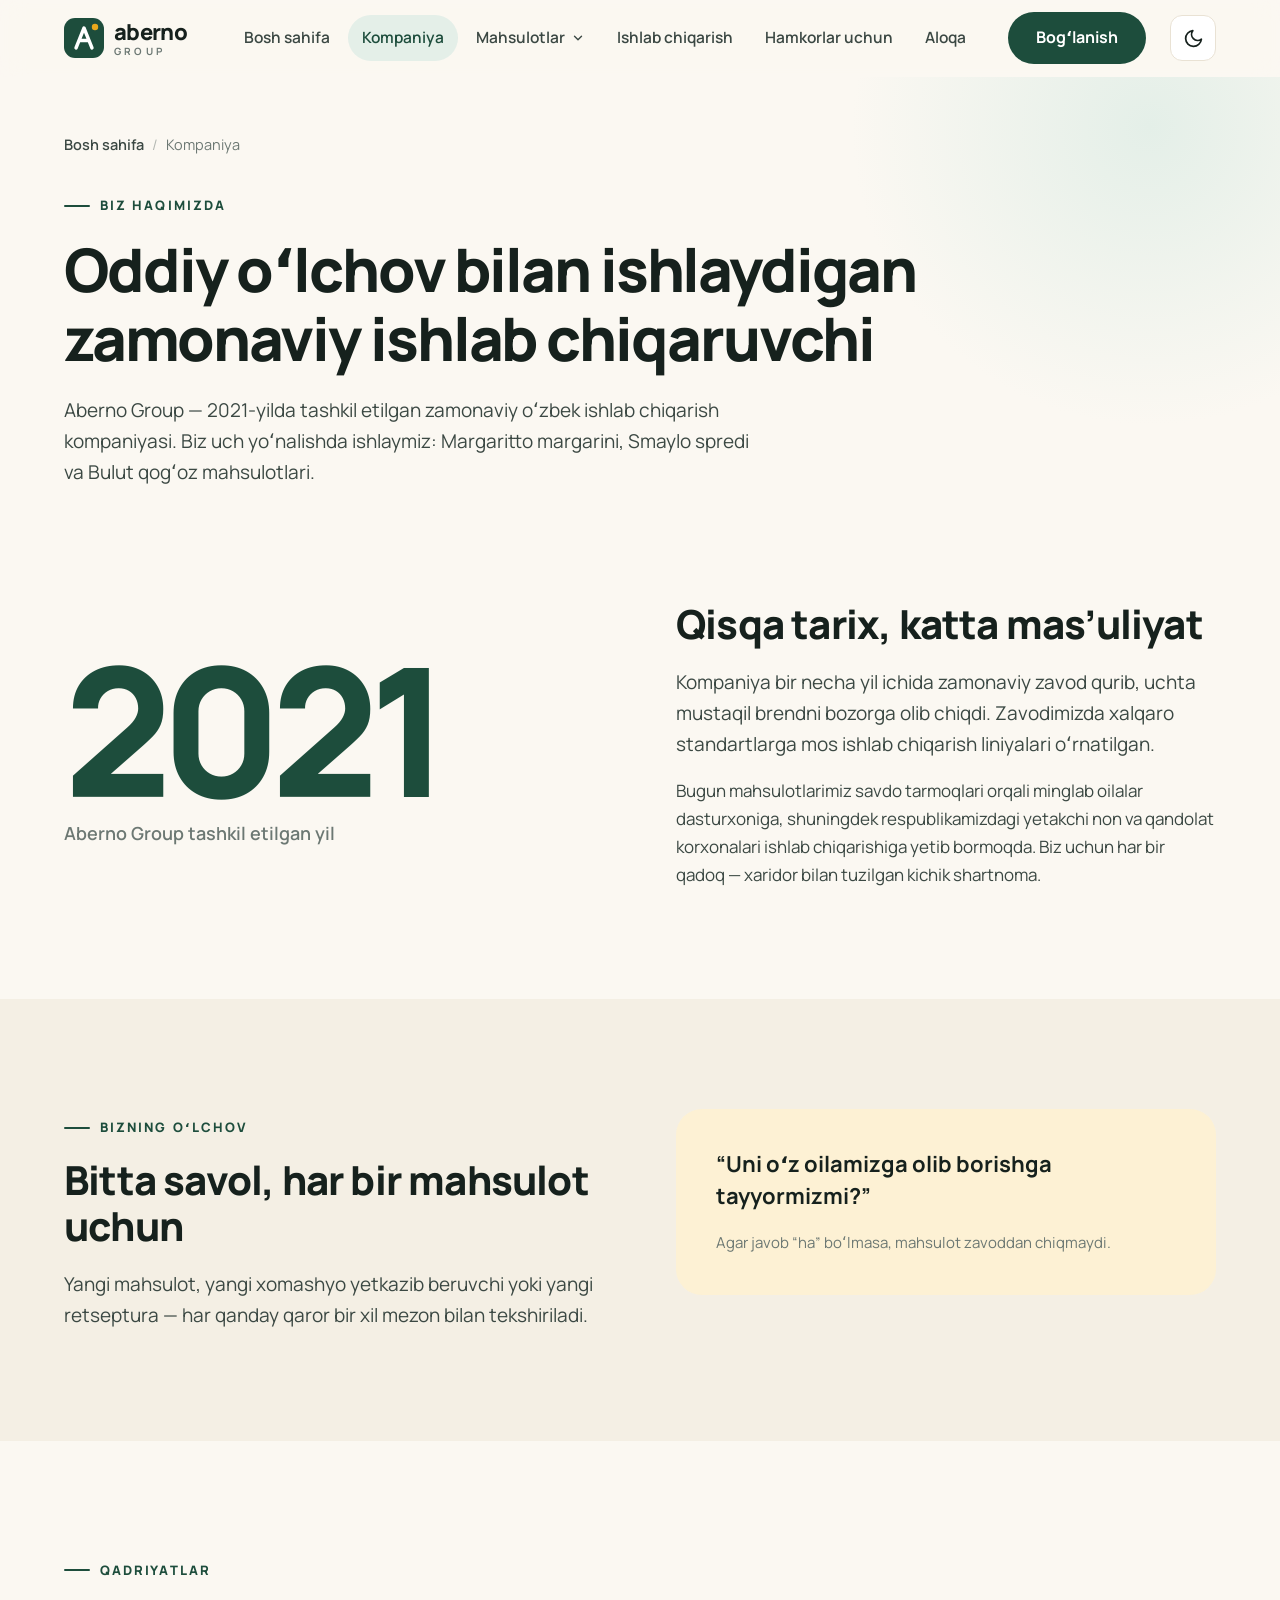
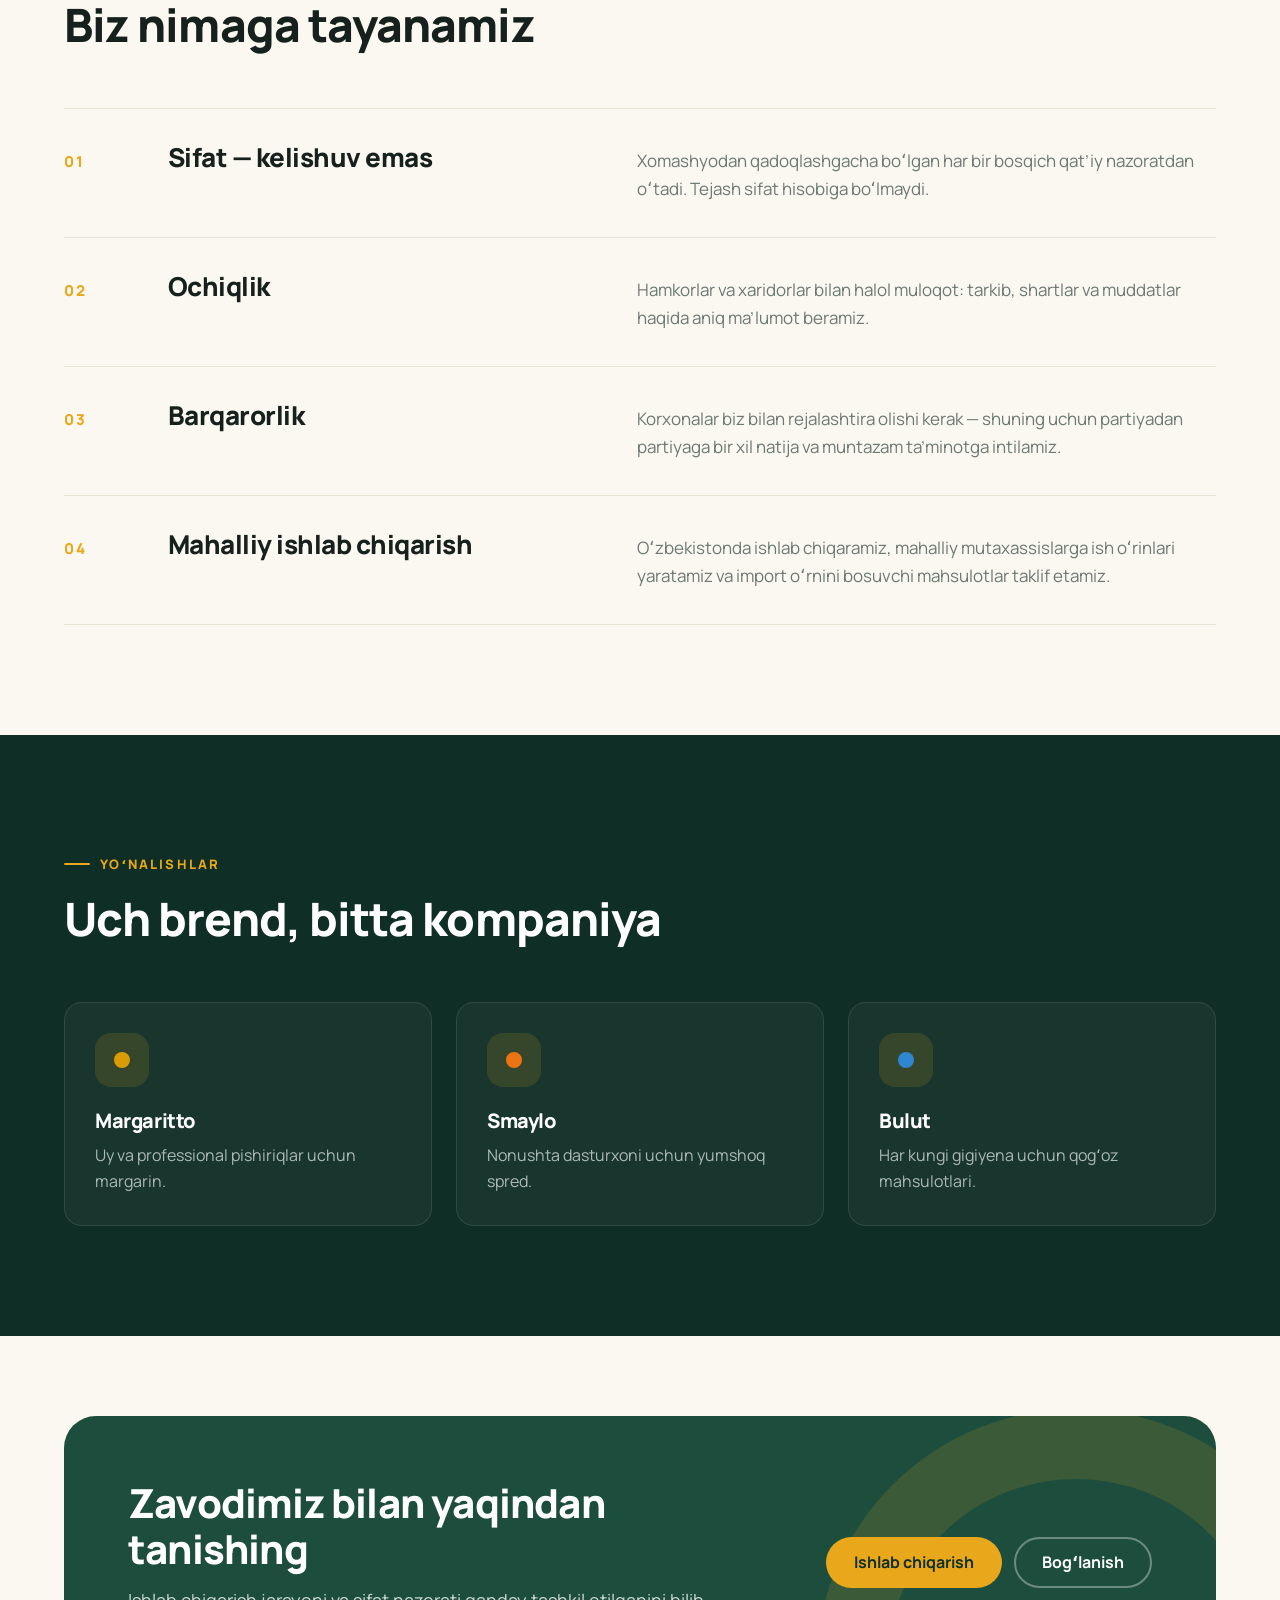
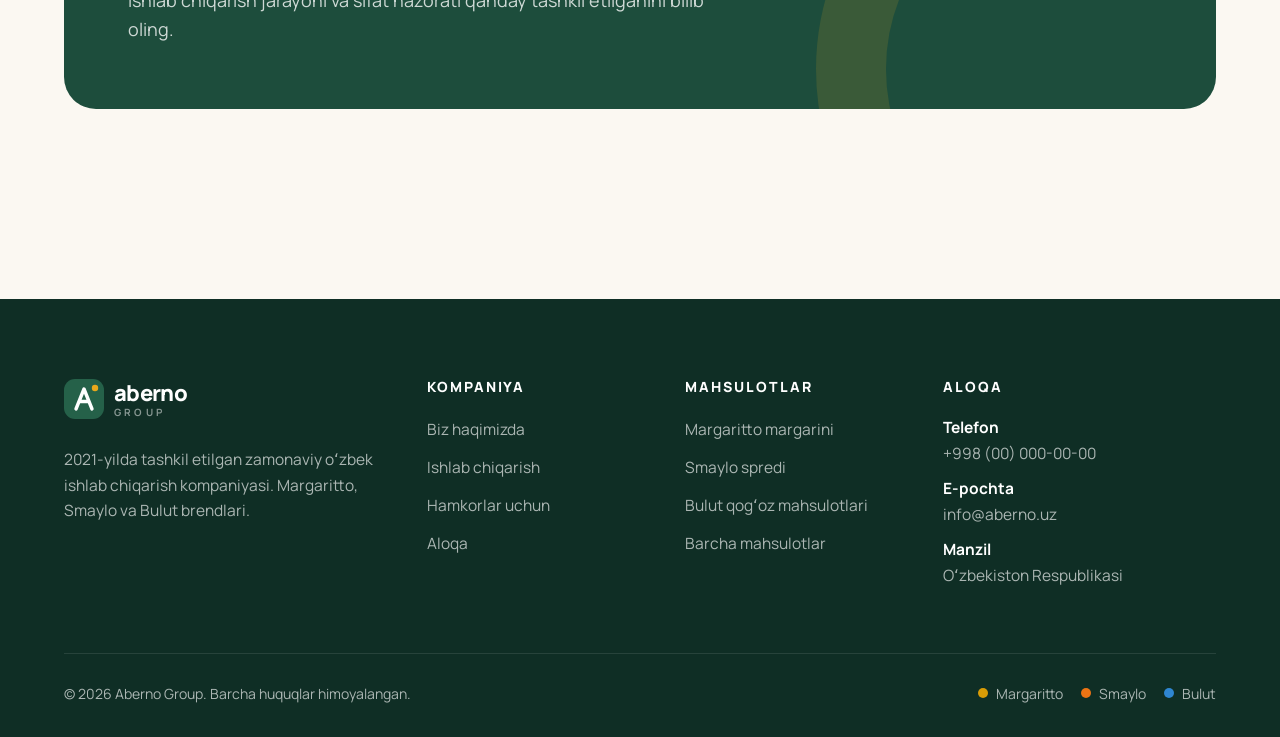
==== commit 192da47e: "Yorug' va qorong'i rejim almashtirgichi qo'shildi - Header'ga tema tugmasi (oy/quyosh belgisi) - Qor" ====
--- a/about.html
+++ b/about.html
@@ -9,6 +9,7 @@
   <link rel="preconnect" href="https://fonts.googleapis.com">
   <link rel="preconnect" href="https://fonts.gstatic.com" crossorigin>
   <link href="https://fonts.googleapis.com/css2?family=Manrope:wght@400;500;600;700;800&display=swap" rel="stylesheet">
+  <script>try{var t=localStorage.getItem("theme");if(t!=="light"&&t!=="dark")t=matchMedia("(prefers-color-scheme: dark)").matches?"dark":"light";document.documentElement.setAttribute("data-theme",t)}catch(e){}</script>
   <link rel="stylesheet" href="css/style.css">
 </head>
 <body>
@@ -38,7 +39,13 @@
         </ul>
         <a href="contact.html" class="btn btn--primary nav__cta">Bogʻlanish</a>
       </nav>
-      <button class="burger" type="button" aria-controls="nav" aria-expanded="false" aria-label="Menyuni ochish"><span></span><span></span><span></span></button>
+      <div class="header__actions">
+        <button class="theme-toggle" type="button" aria-pressed="false" aria-label="Qorongʻi rejimga oʻtish" title="Qorongʻi rejim">
+          <svg class="icon-moon" viewBox="0 0 24 24" fill="none" stroke="currentColor" stroke-width="2" stroke-linecap="round" stroke-linejoin="round" aria-hidden="true"><path d="M21 12.8A9 9 0 1 1 11.2 3a7 7 0 0 0 9.8 9.8z"/></svg>
+          <svg class="icon-sun" viewBox="0 0 24 24" fill="none" stroke="currentColor" stroke-width="2" stroke-linecap="round" stroke-linejoin="round" aria-hidden="true"><circle cx="12" cy="12" r="4"/><path d="M12 2v2M12 20v2M4.9 4.9l1.4 1.4M17.7 17.7l1.4 1.4M2 12h2M20 12h2M4.9 19.1l1.4-1.4M17.7 6.3l1.4-1.4"/></svg>
+        </button>
+        <button class="burger" type="button" aria-controls="nav" aria-expanded="false" aria-label="Menyuni ochish"><span></span><span></span><span></span></button>
+      </div>
     </div>
   </header>
 
--- a/css/style.css
+++ b/css/style.css
@@ -31,6 +31,16 @@
   --accent-text: var(--green-700);
   --accent-ink: #fff;
 
+  /* Semantik tokenlar (tema bo'yicha o'zgaradi) */
+  --brand-text: var(--green-700);
+  --deep: var(--green-900);
+  --header-bg: rgba(251, 248, 242, .88);
+  --hover: rgba(22, 33, 29, .05);
+  --glow: rgba(255, 255, 255, .7);
+  --tag-bg: rgba(255, 255, 255, .7);
+  --error-bg: #fff7f6;
+  color-scheme: light;
+
   --radius: 18px;
   --radius-sm: 12px;
   --shadow-sm: 0 1px 2px rgba(22, 33, 29, .06), 0 2px 8px rgba(22, 33, 29, .04);
@@ -42,9 +52,45 @@
   --font: "Manrope", system-ui, -apple-system, "Segoe UI", Roboto, Arial, sans-serif;
 }
 
-.theme-m { --accent: var(--m); --accent-bg: var(--m-bg); --accent-text: #8f6200; --accent-ink: var(--ink); }
+.theme-m { --accent: var(--m); --accent-bg: var(--m-bg); --accent-text: #8f6200; --accent-ink: #16211d; }
 .theme-s { --accent: var(--s); --accent-bg: var(--s-bg); --accent-text: #b8520a; --accent-ink: #fff; }
 .theme-b { --accent: var(--b); --accent-bg: var(--b-bg); --accent-text: #1c6aae; --accent-ink: #fff; }
+
+/* ---------- Qorong'i rejim ---------- */
+[data-theme="dark"] {
+  --green-100: #1a3a2e;
+  --gold-100: #2c2513;
+
+  --ink: #eef3ef;
+  --text: #c5cfc9;
+  --muted: #8f9c95;
+  --bg: #0f1512;
+  --bg-alt: #141c18;
+  --surface: #18211d;
+  --line: #28352f;
+
+  --m-bg: #2a2310;
+  --s-bg: #2d1d10;
+  --b-bg: #122536;
+
+  --accent: #5bb58f;
+  --accent-text: #7fc8a6;
+  --brand-text: #7fc8a6;
+  --deep: #0a110e;
+  --header-bg: rgba(15, 21, 18, .86);
+  --hover: rgba(255, 255, 255, .06);
+  --glow: rgba(255, 255, 255, .06);
+  --tag-bg: rgba(255, 255, 255, .08);
+  --error-bg: #2a1614;
+
+  --shadow-sm: 0 1px 2px rgba(0, 0, 0, .3), 0 2px 8px rgba(0, 0, 0, .2);
+  --shadow: 0 10px 30px -12px rgba(0, 0, 0, .6);
+  --shadow-lg: 0 30px 60px -25px rgba(0, 0, 0, .75);
+  color-scheme: dark;
+}
+[data-theme="dark"] .theme-m { --accent-text: #f2c14e; }
+[data-theme="dark"] .theme-s { --accent-text: #ff9d52; }
+[data-theme="dark"] .theme-b { --accent-text: #6fb6f2; }
 
 /* ---------- Reset ---------- */
 *, *::before, *::after { box-sizing: border-box; }
@@ -72,7 +118,7 @@
 .sr-only { position: absolute; width: 1px; height: 1px; overflow: hidden; clip: rect(0 0 0 0); white-space: nowrap; }
 .skip-link {
   position: absolute; left: 16px; top: -60px; z-index: 200;
-  background: var(--ink); color: #fff; padding: 10px 16px; border-radius: 8px;
+  background: var(--ink); color: var(--bg); padding: 10px 16px; border-radius: 8px;
 }
 .skip-link:focus { top: 12px; }
 
@@ -108,7 +154,7 @@
 /* ---------- Header ---------- */
 .header {
   position: sticky; top: 0; z-index: 100;
-  background: rgba(251, 248, 242, .88);
+  background: var(--header-bg);
   backdrop-filter: saturate(160%) blur(12px);
   -webkit-backdrop-filter: saturate(160%) blur(12px);
   border-bottom: 1px solid transparent;
@@ -130,8 +176,8 @@
   font-weight: 600; font-size: 15.5px; color: var(--text);
   transition: background .2s, color .2s;
 }
-.nav__link:hover { color: var(--ink); background: rgba(22,33,29,.05); }
-.nav__link[aria-current="page"] { color: var(--green-700); background: var(--green-100); }
+.nav__link:hover { color: var(--ink); background: var(--hover); }
+.nav__link[aria-current="page"] { color: var(--brand-text); background: var(--green-100); }
 .nav__link .chev { width: 14px; height: 14px; transition: transform .2s; }
 
 .nav__item--drop { position: relative; }
@@ -158,6 +204,26 @@
 .dot--s { background: var(--s); }
 .dot--b { background: var(--b); }
 
+.header__actions { display: flex; align-items: center; gap: 10px; }
+.nav { margin-left: auto; }
+
+.theme-toggle {
+  position: relative; width: 46px; height: 46px; border-radius: 12px; flex-shrink: 0;
+  border: 1px solid var(--line); background: var(--surface); color: var(--ink);
+  display: grid; place-items: center; cursor: pointer; overflow: hidden;
+  transition: border-color .2s, background .2s;
+}
+.theme-toggle:hover { border-color: var(--ink); }
+.theme-toggle svg {
+  position: absolute; width: 21px; height: 21px;
+  transition: transform .4s cubic-bezier(.2,.7,.2,1), opacity .25s;
+}
+.theme-toggle .icon-sun { opacity: 0; transform: rotate(-90deg) scale(.5); }
+[data-theme="dark"] .theme-toggle .icon-moon { opacity: 0; transform: rotate(90deg) scale(.5); }
+[data-theme="dark"] .theme-toggle .icon-sun { opacity: 1; transform: none; }
+
+body { transition: background-color .3s, color .3s; }
+
 .burger {
   display: none; width: 46px; height: 46px; border-radius: 12px;
   border: 1px solid var(--line); background: var(--surface); cursor: pointer;
@@ -178,7 +244,7 @@
 .section { padding: 110px 0; }
 .section--tight { padding: 80px 0; }
 .section--alt { background: var(--bg-alt); }
-.section--dark { background: var(--green-900); color: rgba(255,255,255,.78); }
+.section--dark { background: var(--deep); color: rgba(255,255,255,.78); }
 .section--dark h2, .section--dark h3 { color: #fff; }
 
 .eyebrow {
@@ -226,7 +292,7 @@
 }
 .hero__badge b { background: var(--green-700); color: #fff; padding: 3px 10px; border-radius: 999px; font-size: 12.5px; }
 .hero h1 { font-size: clamp(38px, 5.6vw, 68px); letter-spacing: -.035em; }
-.hero h1 em { font-style: normal; color: var(--green-600); position: relative; white-space: nowrap; }
+.hero h1 em { font-style: normal; color: var(--brand-text); position: relative; white-space: nowrap; }
 .hero h1 em::after {
   content: ""; position: absolute; left: 0; right: 0; bottom: .06em; height: .16em;
   background: var(--gold); opacity: .55; border-radius: 4px; z-index: -1;
@@ -258,7 +324,7 @@
 .fact { padding: 30px 32px; border-left: 1px solid var(--line); }
 .fact:first-child { border-left: 0; }
 .fact__num { font-size: 42px; font-weight: 800; color: var(--ink); letter-spacing: -.03em; line-height: 1; }
-.fact__num small { font-size: 20px; color: var(--green-600); }
+.fact__num small { font-size: 20px; color: var(--brand-text); }
 .fact p { margin-top: 10px; font-size: 15px; color: var(--muted); line-height: 1.5; }
 
 /* ---------- Brend kartalari ---------- */
@@ -317,8 +383,8 @@
   content: counter(step, decimal-leading-zero);
   width: 64px; height: 64px; border-radius: 50%;
   display: grid; place-items: center;
-  background: var(--surface); border: 2px solid var(--green-700);
-  font-weight: 800; font-size: 19px; color: var(--green-700);
+  background: var(--surface); border: 2px solid var(--brand-text);
+  font-weight: 800; font-size: 19px; color: var(--brand-text);
   position: relative; z-index: 1;
 }
 .step::after { content: ""; position: absolute; left: 31px; top: 64px; bottom: 0; width: 2px; background: var(--line); }
@@ -351,7 +417,7 @@
 .audience p { margin-top: 14px; }
 .audience ul { margin: 22px 0 30px; display: grid; gap: 10px; }
 .audience li { display: flex; gap: 12px; align-items: flex-start; }
-.audience li svg { width: 20px; height: 20px; flex-shrink: 0; margin-top: 4px; color: var(--green-600); }
+.audience li svg { width: 20px; height: 20px; flex-shrink: 0; margin-top: 4px; color: var(--brand-text); }
 .audience--dark li svg { color: var(--gold); }
 .audience .btn { margin-top: auto; align-self: flex-start; }
 .audience--dark .eyebrow { color: var(--gold); }
@@ -382,7 +448,7 @@
 .page-hero .lead { margin-top: 22px; max-width: 700px; }
 .breadcrumbs { display: flex; flex-wrap: wrap; gap: 8px; align-items: center; font-size: 14.5px; color: var(--muted); margin-bottom: 30px; }
 .breadcrumbs a { font-weight: 600; color: var(--text); }
-.breadcrumbs a:hover { color: var(--green-700); }
+.breadcrumbs a:hover { color: var(--brand-text); }
 .breadcrumbs span[aria-hidden] { opacity: .5; }
 
 /* ---------- Brend sahifasi ---------- */
@@ -395,7 +461,7 @@
 .brand-hero__visual { position: relative; }
 .brand-hero__visual::before {
   content: ""; position: absolute; inset: 6% 8%; border-radius: 50%;
-  background: rgba(255,255,255,.7); filter: blur(10px);
+  background: var(--glow); filter: blur(10px);
 }
 .brand-hero__visual img { position: relative; width: 100%; animation: float 6s ease-in-out infinite; }
 @keyframes float { 0%,100% { transform: translateY(0); } 50% { transform: translateY(-12px); } }
@@ -448,7 +514,7 @@
   transition: background .2s, color .2s, border-color .2s;
 }
 .chip:hover { border-color: var(--ink); }
-.chip.is-active { background: var(--ink); border-color: var(--ink); color: #fff; }
+.chip.is-active { background: var(--ink); border-color: var(--ink); color: var(--bg); }
 .catalog { display: grid; grid-template-columns: repeat(3, 1fr); gap: 24px; }
 .catalog .product.is-hidden { display: none; }
 .catalog .product__brand { display: inline-flex; align-items: center; gap: 8px; font-size: 13px; font-weight: 700; letter-spacing: .08em; text-transform: uppercase; color: var(--accent-text); }
@@ -462,7 +528,7 @@
 .brand-row--rev .brand-row__media { order: 2; }
 .brand-row__media img { width: 100%; max-width: 440px; margin: 0 auto; }
 .brand-row h2 { font-size: clamp(34px, 4vw, 50px); letter-spacing: -.035em; }
-.brand-row .tag { background: rgba(255,255,255,.7); border-color: transparent; }
+.brand-row .tag { background: var(--tag-bg); border-color: transparent; }
 .brand-row__tags { display: flex; flex-wrap: wrap; gap: 8px; margin: 22px 0 30px; }
 
 /* ---------- Qadriyatlar ---------- */
@@ -472,7 +538,7 @@
 .value h3 { font-size: 26px; }
 .value p { color: var(--muted); }
 
-.big-number { font-size: clamp(90px, 14vw, 180px); font-weight: 800; letter-spacing: -.06em; line-height: .9; color: var(--green-700); }
+.big-number { font-size: clamp(90px, 14vw, 180px); font-weight: 800; letter-spacing: -.06em; line-height: .9; color: var(--brand-text); }
 .big-number small { display: block; font-size: 18px; letter-spacing: 0; font-weight: 600; color: var(--muted); margin-top: 16px; }
 
 .quote-card {
@@ -494,15 +560,15 @@
 }
 .field textarea { min-height: 130px; resize: vertical; }
 .field input:focus, .field select:focus, .field textarea:focus {
-  outline: none; border-color: var(--green-600); background: #fff; box-shadow: 0 0 0 4px rgba(37,97,73,.12);
-}
-.field.has-error input, .field.has-error select, .field.has-error textarea { border-color: #c0392b; background: #fff7f6; }
+  outline: none; border-color: var(--green-600); background: var(--surface); box-shadow: 0 0 0 4px rgba(37,97,73,.12);
+}
+.field.has-error input, .field.has-error select, .field.has-error textarea { border-color: #c0392b; background: var(--error-bg); }
 .field__error { font-size: 13.5px; color: #c0392b; display: none; }
 .field.has-error .field__error { display: block; }
 .form__note { font-size: 13.5px; color: var(--muted); }
 .form__success {
   display: none; padding: 20px 22px; border-radius: 14px;
-  background: var(--green-100); color: var(--green-900); font-weight: 600;
+  background: var(--green-100); color: var(--ink); font-weight: 600;
 }
 .form.is-sent .form__success { display: block; }
 .form.is-sent .form__fields { display: none; }
@@ -514,11 +580,11 @@
   display: flex; gap: 18px; align-items: flex-start;
   padding: 24px; border-radius: 20px; background: var(--surface); border: 1px solid var(--line);
 }
-.contact-item__icon { width: 48px; height: 48px; border-radius: 14px; background: var(--green-100); color: var(--green-700); display: grid; place-items: center; flex-shrink: 0; }
+.contact-item__icon { width: 48px; height: 48px; border-radius: 14px; background: var(--green-100); color: var(--brand-text); display: grid; place-items: center; flex-shrink: 0; }
 .contact-item__icon svg { width: 22px; height: 22px; }
 .contact-item h3 { font-size: 15px; font-weight: 700; color: var(--muted); letter-spacing: 0; }
 .contact-item p, .contact-item a { font-size: 18px; font-weight: 700; color: var(--ink); margin-top: 2px; display: block; }
-.contact-item a:hover { color: var(--green-600); }
+.contact-item a:hover { color: var(--brand-text); }
 .contact-item small { display: block; font-size: 14px; color: var(--muted); margin-top: 4px; font-weight: 500; }
 
 .map {
@@ -531,7 +597,7 @@
 }
 .map__pin { width: 56px; height: 56px; border-radius: 50% 50% 50% 0; background: var(--green-700); transform: rotate(-45deg); display: grid; place-items: center; margin: 0 auto 14px; box-shadow: var(--shadow); }
 .map__pin::after { content: ""; width: 18px; height: 18px; border-radius: 50%; background: var(--gold); }
-.map p { font-weight: 700; color: var(--green-900); }
+.map p { font-weight: 700; color: var(--ink); }
 .map small { color: var(--muted); }
 
 /* ---------- FAQ ---------- */
@@ -553,7 +619,7 @@
 .faq details p { padding: 0 0 22px; color: var(--muted); }
 
 /* ---------- Footer ---------- */
-.footer { background: var(--green-900); color: rgba(255,255,255,.65); padding: 80px 0 32px; margin-top: 110px; }
+.footer { background: var(--deep); color: rgba(255,255,255,.65); padding: 80px 0 32px; margin-top: 110px; }
 .footer .logo { color: #fff; }
 .footer .logo__text small { color: rgba(255,255,255,.5); }
 .footer__grid { display: grid; grid-template-columns: 1.5fr 1fr 1fr 1.3fr; gap: 48px; }
@@ -575,13 +641,13 @@
 .to-top {
   position: fixed; right: 22px; bottom: 22px; z-index: 90;
   width: 50px; height: 50px; border-radius: 50%; border: 0; cursor: pointer;
-  background: var(--ink); color: #fff; display: grid; place-items: center;
+  background: var(--ink); color: var(--bg); display: grid; place-items: center;
   box-shadow: var(--shadow); opacity: 0; visibility: hidden; transform: translateY(10px);
   transition: opacity .25s, transform .25s, visibility .25s, background .2s;
 }
 .to-top svg { width: 20px; height: 20px; }
 .to-top.is-visible { opacity: 1; visibility: visible; transform: none; }
-.to-top:hover { background: var(--green-700); }
+.to-top:hover { background: var(--green-700); color: #fff; }
 
 /* ---------- Animatsiya ---------- */
 .reveal { opacity: 0; transform: translateY(24px); transition: opacity .7s ease, transform .7s cubic-bezier(.2,.7,.2,1); }
